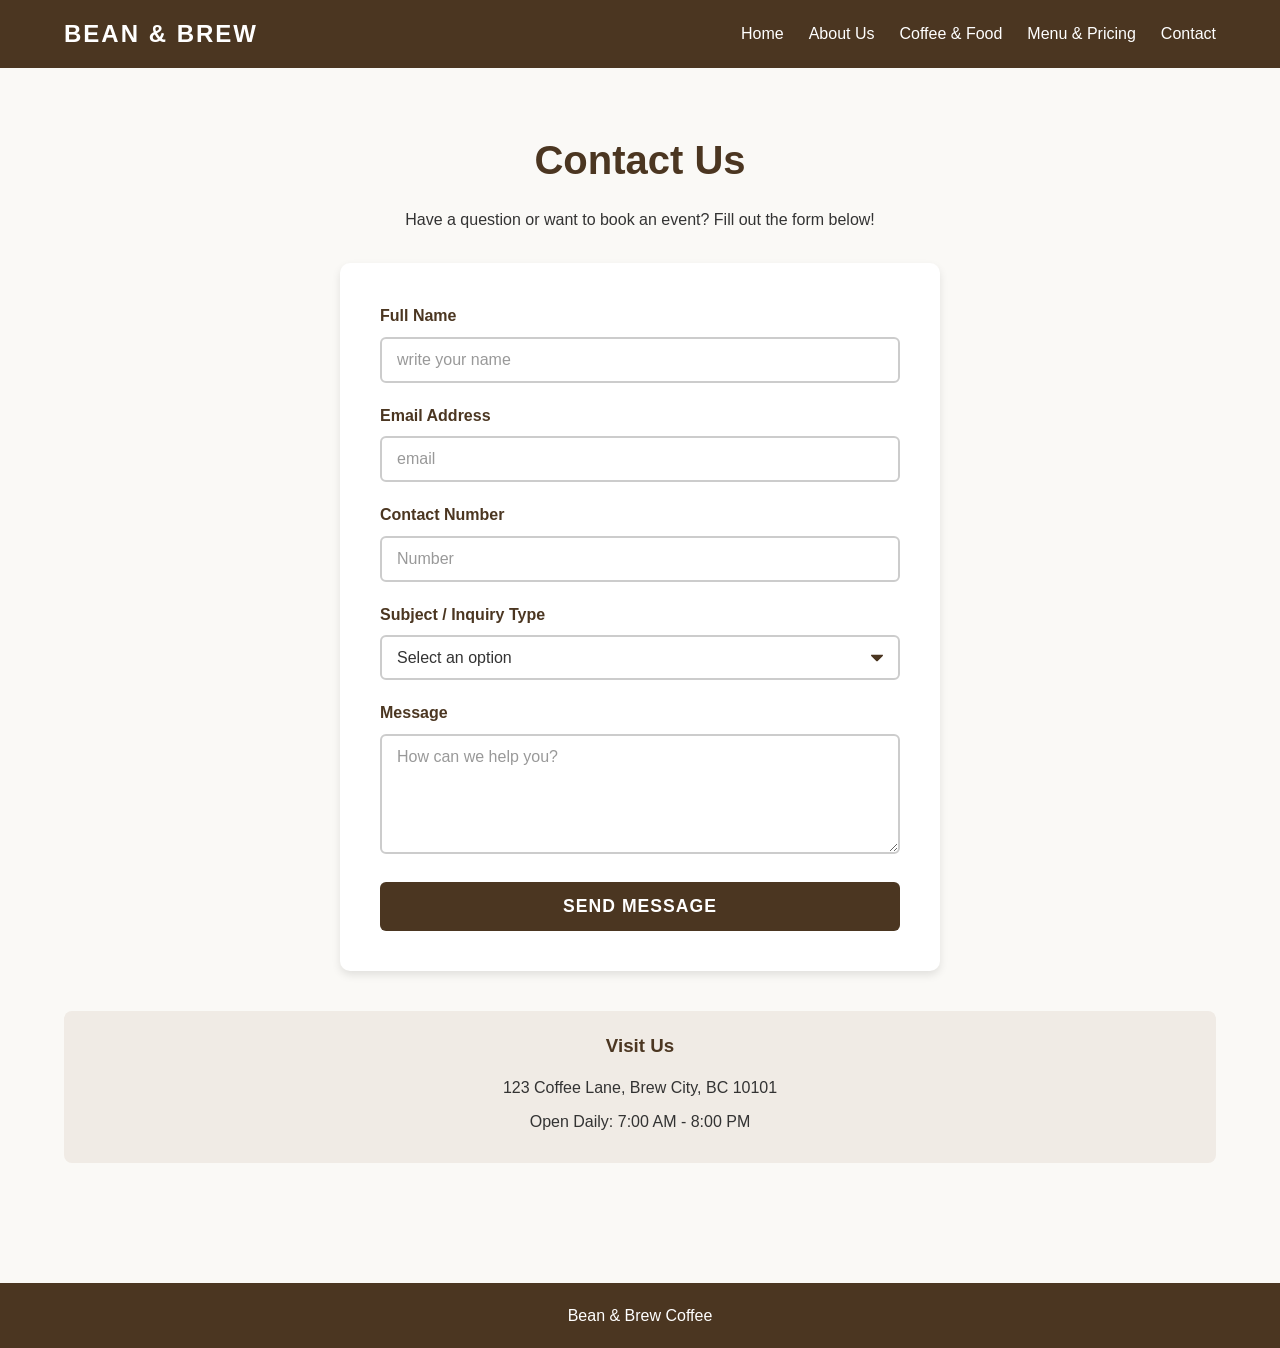
==== pages/Contact.html @ be9e97d2 "Add files via upload" ====
<!DOCTYPE html>
<html lang="en">
<head>
    <meta charset="UTF-8">
    <meta name="viewport" content="width=device-width, initial-scale=1.0">
    <title>Document</title>
    <link rel="stylesheet" href="3style.css">
</head>
<body>
     <header>
        <div class="container">
            <nav>
                <div class="logo">Bean & Brew</div>
                <ul class="nav-links">
                    <li><a href="../index.html">Home</a></li>
                    <li><a href="./About.html">About Us</a></li>
                    <li><a href="./Service.html">Coffee & Food</a></li>
                    <li><a href="./Menu.html">Menu & Pricing</a></li>
                    <li><a href="contact.html">Contact</a></li>
                </ul>
            </nav>
        </div>
    </header>

    <main class="container section">
        <h2>Contact Us</h2>
        <p style="text-align: center; margin-bottom: 30px;">
            Have a question or want to book an event? Fill out the form below!
        </p>

        <!-- HTML Form -->
        <!-- Note: To make this actually send email, you need a backend script. 
             For demo purposes, replace action="#" with a service like Formspree. -->
        <div class="form-box">
            <form action="#" method="POST">
                
                
                <div class="form-group">
                    <label for="fullname">Full Name</label>
                    <input type="text" id="fullname" name="fullname" placeholder="write your name" required>
                </div>

                
                <div class="form-group">
                    <label for="email">Email Address</label>
                    <input type="email" id="email" name="email" placeholder="email" required>
                </div>

                <!-- Contact Number -->
                <div class="form-group">
                    <label for="phone">Contact Number</label>
                    <input type="tel" id="phone" name="phone" placeholder="Number" required>
                </div>

                
                <div class="form-group">
                    <label for="subject">Subject / Inquiry Type</label>
                    <select id="subject" name="subject" required>
                        <option value="" disabled selected>Select an option</option>
                        <option value="general">General Inquiry</option>
                        <option value="order">Order Question</option>
                        <option value="catering">Catering / Event Booking</option>
                        <option value="feedback">Feedback</option>
                    </select>
                </div>

                
                <div class="form-group">
                    <label for="message">Message</label>
                    <textarea id="message" name="message" rows="5" placeholder="How can we help you?" required></textarea>
                </div>

                
                <button type="submit" class="btn" style="width: 100%;">Send Message</button>

            </form>
        </div>

        
        <div style="text-align: center; margin-top: 40px;">
            <h3>Visit Us</h3>
            <p>123 Coffee Lane, Brew City, BC 10101</p>
            <p>Open Daily: 7:00 AM - 8:00 PM</p>
        </div>

    </main>

    <footer>
        <p> Bean & Brew Coffee</p>
    </footer>
</body>
</html>
---- pages/3style.css ----
:root {
    --primary-color: #4b3621;    
    --secondary-color: #a67b5b;  
    --accent-color: #d2b48c;      
    --bg-color: #faf9f6;        
    --text-color: #333333;
    --white: #ffffff;
    --shadow: 0 4px 8px rgba(0,0,0,0.1);
    --transition: all 0.3s ease;
    --input-border: #cccccc;
    --input-focus: #a67b5b;
}


* {
    margin: 0;
    padding: 0;
    box-sizing: border-box;
}

body {
    font-family: 'Segoe UI', Tahoma, Geneva, Verdana, sans-serif;
    line-height: 1.6;
    color: var(--text-color);
    background-color: var(--bg-color);
}


.container {
    width: 90%;
    max-width: 1200px;
    margin: 0 auto;
}

.section {
    padding: 60px 0;
}

h2 {
    text-align: center;
    margin-bottom: 15px;
    color: var(--primary-color);
    font-size: 2.5rem;
}

h3 {
    color: var(--primary-color);
    margin-bottom: 15px;
}


header {
    background-color: var(--primary-color);
    color: var(--white);
    padding: 15px 0;
    position: sticky;
    top: 0;
    z-index: 1000;
}

nav {
    display: flex;
    justify-content: space-between;
    align-items: center;
}

.logo {
    font-size: 1.5rem;
    font-weight: bold;
    text-transform: uppercase;
    letter-spacing: 2px;
}

.nav-links {
    list-style: none;
    display: flex;
    gap: 25px;
}

.nav-links a {
    color: var(--white);
    text-decoration: none;
    font-weight: 500;
    transition: var(--transition);
}

.nav-links a:hover {
    color: var(--accent-color);
}

/* --- Main Content --- */
main {
    min-height: 80vh;
}

/* --- Form Box Container --- */
.form-box {
    max-width: 600px;
    margin: 0 auto; /* Centers the form */
    background-color: var(--white);
    padding: 40px;
    border-radius: 10px;
    box-shadow: var(--shadow);
}


.form-group {
    margin-bottom: 20px;
}

/* --- Label Styling --- */
.form-group label {
    display: block;
    margin-bottom: 8px;
    font-weight: bold;
    color: var(--primary-color);
}

/* --- Input Fields, Textarea, Select --- */
input[type="text"],
input[type="email"],
input[type="tel"],
select,
textarea {
    width: 100%;
    padding: 12px 15px;
    border: 2px solid var(--input-border);
    border-radius: 6px;
    font-size: 1rem;
    font-family: inherit;
    color: var(--text-color);
    background-color: var(--white);
    transition: var(--transition);
}

/* Focus state - when user clicks on input */
input:focus,
select:focus,
textarea:focus {
    outline: none;
    border-color: var(--input-focus);
    box-shadow: 0 0 0 3px rgba(166, 123, 91, 0.2); /* Light brown glow */
}

/* Placeholder text styling */
input::placeholder,
textarea::placeholder {
    color: #999999;
}

/* --- Select Dropdown Specific --- */
select {
    appearance: none; /* Removes default arrow */
    background-image: url("data:image/svg+xml;charset=US-ASCII,%3Csvg%20xmlns%3D%22http%3A%2F%2Fwww.w3.org%2F2000%2Fsvg%22%20width%3D%22292.4%22%20height%3D%22292.4%22%3E%3Cpath%20fill%3D%22%234b3621%22%20d%3D%22M287%2069.4a17.6%2017.6%200%200%200-13-5.4H18.4c-5%200-9.3%201.8-12.9%205.4A17.6%2017.6%200%200%200%200%2082.2c0%205%201.8%209.3%205.4%2012.9l128%20127.9c3.6%203.6%207.8%205.4%2012.8%205.4s9.2-1.8%2012.8-5.4L287%2095c3.5-3.5%205.4-7.8%205.4-12.8%200-5-1.9-9.2-5.5-12.8z%22%2F%3E%3C%2Fsvg%3E");
    background-repeat: no-repeat;
    background-position: right 15px top 50%;
    background-size: 12px auto;
    cursor: pointer;
}

/* --- Textarea Specific --- */
textarea {
    resize: vertical; /* Allows vertical resizing only */
    min-height: 120px;
}

/* --- Submit Button --- */
.btn {
    display: inline-block;
    width: 100%;
    padding: 14px;
    background-color: var(--primary-color);
    color: var(--white);
    border: none;
    border-radius: 6px;
    font-size: 1.1rem;
    font-weight: bold;
    text-transform: uppercase;
    cursor: pointer;
    transition: var(--transition);
    letter-spacing: 1px;
}

.btn:hover {
    background-color: var(--secondary-color);
    transform: translateY(-2px); /* Slight lift effect */
    box-shadow: 0 4px 8px rgba(0,0,0,0.2);
}

/* Button active state (clicking) */
.btn:active {
    transform: translateY(0);
}

/* --- Contact Info Section --- */
main > div:last-of-type {
    text-align: center;
    margin-top: 50px;
    padding: 20px;
    background-color: #f0ebe5;
    border-radius: 8px;
}

main > div:last-of-type p {
    margin-bottom: 8px;
}

/* --- Footer --- */
footer {
    background-color: var(--primary-color);
    color: var(--white);
    text-align: center;
    padding: 20px 0;
    margin-top: 60px;
}

/* --- Responsive Design (Media Query) --- */
@media (max-width: 768px) {
    /* Mobile Navigation */
    nav {
        flex-direction: column;
        gap: 15px;
    }

    .nav-links {
        flex-direction: column;
        text-align: center;
        gap: 10px;
    }

    /* Form Box Responsive */
    .form-box {
        padding: 25px;
        margin: 0 15px; /* Add side margin on mobile */
    }

    h2 {
        font-size: 2rem;
    }
}
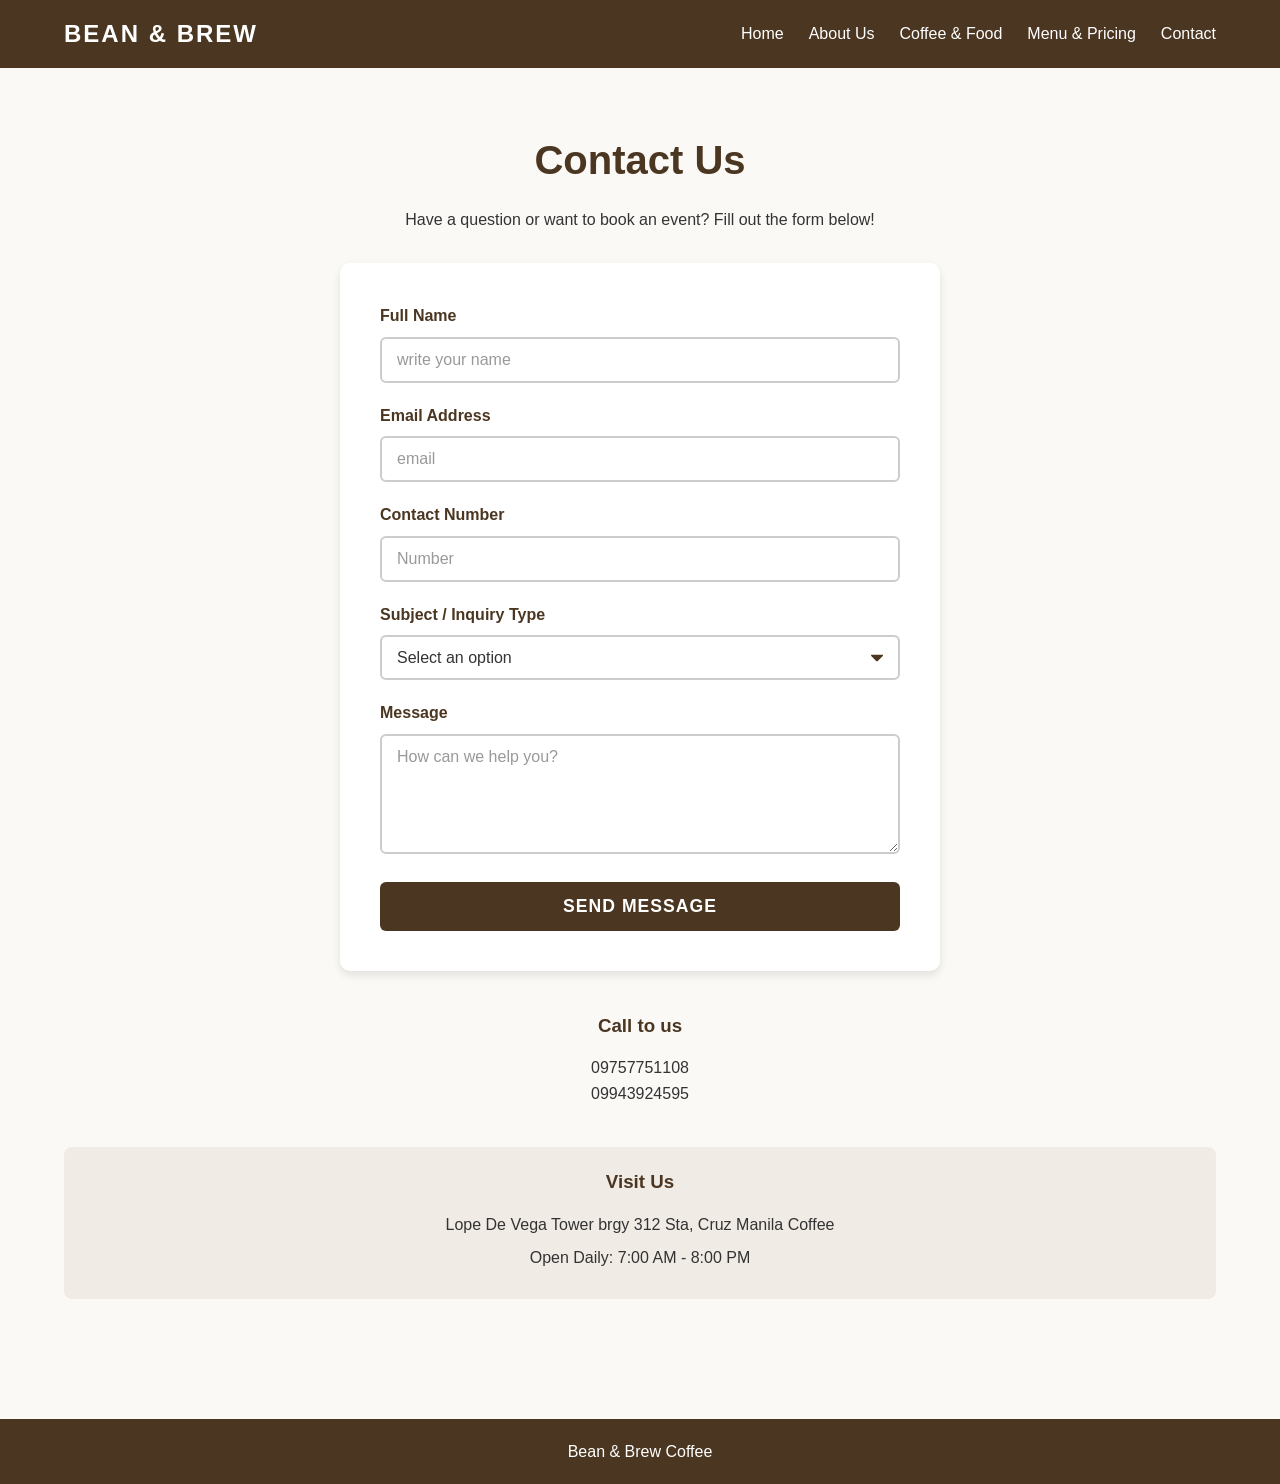
==== commit 2904f499: "Add files via upload" ====
--- a/pages/Contact.html
+++ b/pages/Contact.html
@@ -28,9 +28,7 @@
             Have a question or want to book an event? Fill out the form below!
         </p>
 
-        <!-- HTML Form -->
-        <!-- Note: To make this actually send email, you need a backend script. 
-             For demo purposes, replace action="#" with a service like Formspree. -->
+        
         <div class="form-box">
             <form action="#" method="POST">
                 
@@ -46,7 +44,7 @@
                     <input type="email" id="email" name="email" placeholder="email" required>
                 </div>
 
-                <!-- Contact Number -->
+               
                 <div class="form-group">
                     <label for="phone">Contact Number</label>
                     <input type="tel" id="phone" name="phone" placeholder="Number" required>
@@ -77,9 +75,15 @@
         </div>
 
         
+         <div style="text-align: center; margin-top: 40px;">
+            <h3>Call to us</h3>
+            <p>09757751108</p>
+            <p>09943924595</p>
+         </div>
+
         <div style="text-align: center; margin-top: 40px;">
             <h3>Visit Us</h3>
-            <p>123 Coffee Lane, Brew City, BC 10101</p>
+            <p>Lope De Vega Tower brgy 312 Sta, Cruz Manila Coffee</p>
             <p>Open Daily: 7:00 AM - 8:00 PM</p>
         </div>
 
